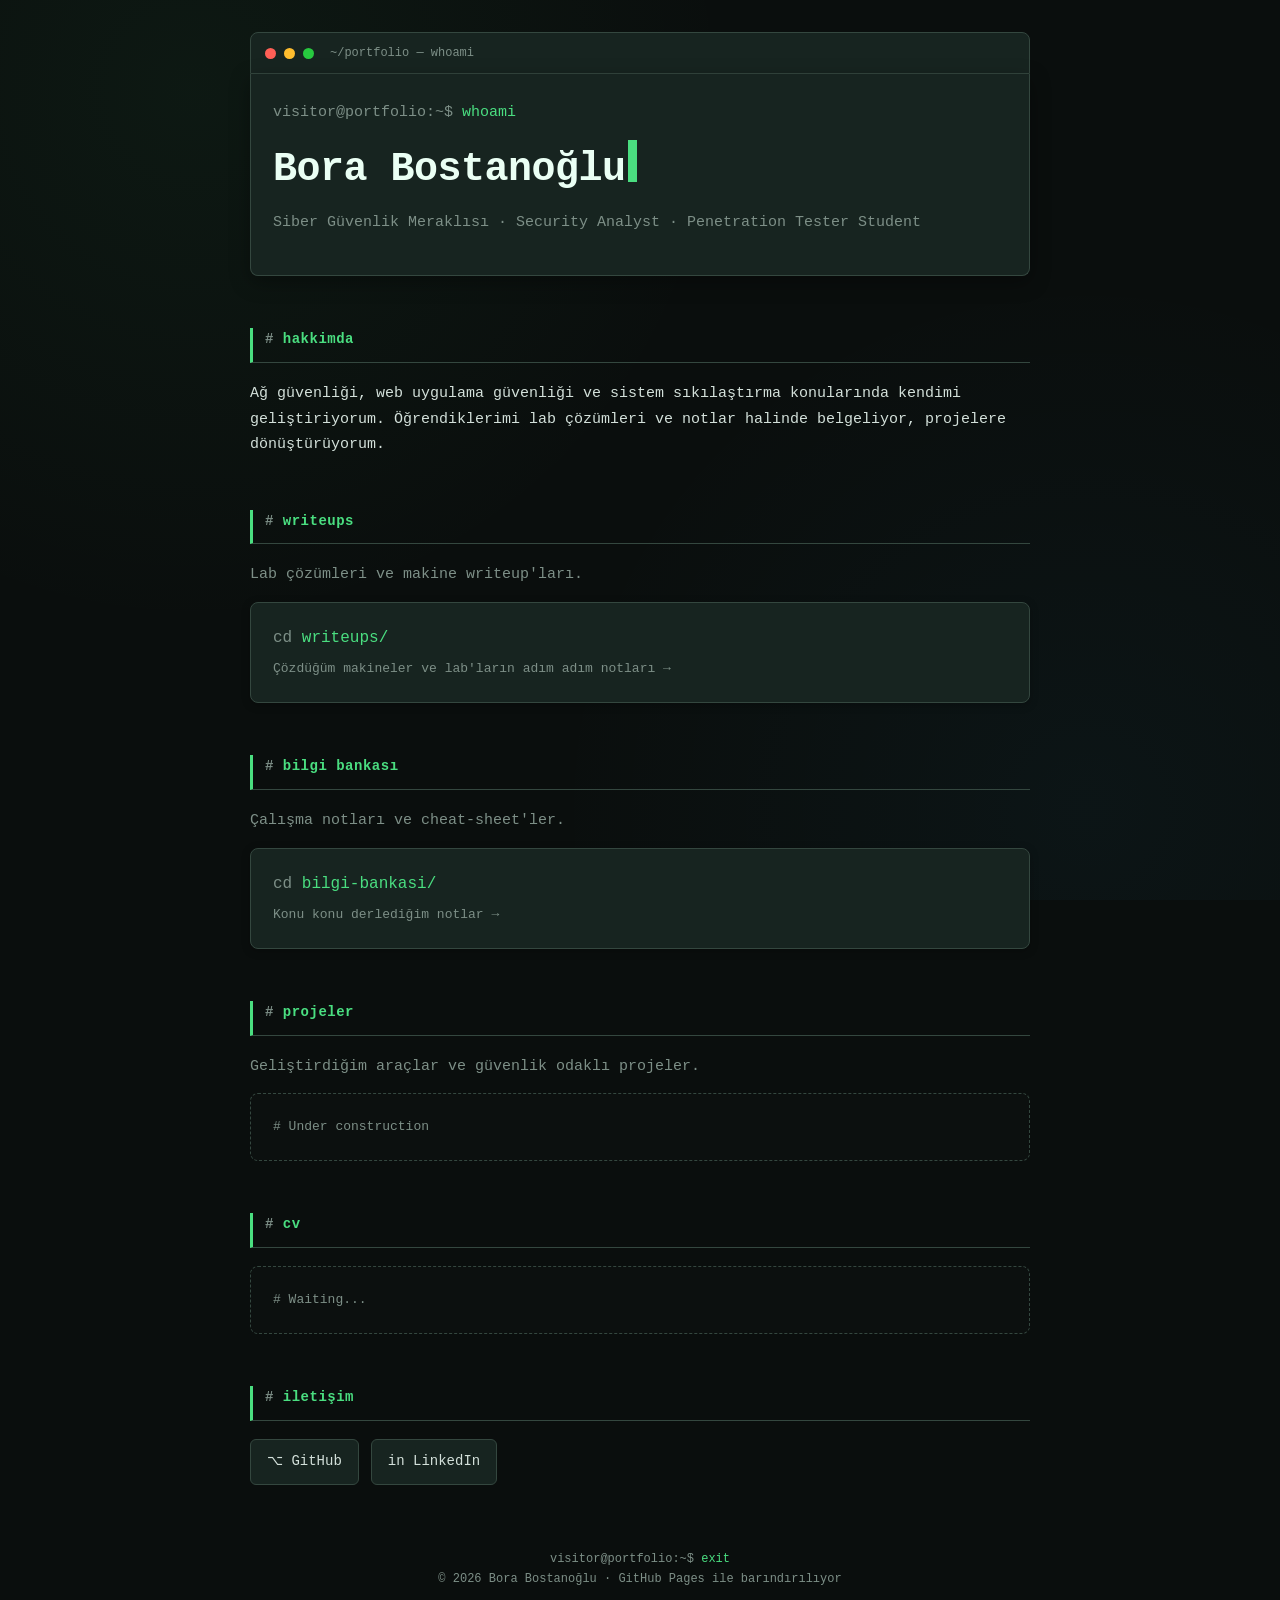
==== index.html @ 7eba73b0 "Add files via upload" ====
<!DOCTYPE html>
<html lang="tr">
<head>
<meta charset="UTF-8">
<meta name="viewport" content="width=device-width, initial-scale=1.0">
<!-- ▼▼▼ DÜZENLE: sekmede ve Google'da görünecek başlık ▼▼▼ -->
<title>Bora Bostanoğlu // güvenlik portföyü</title>
<meta name="description" content="Siber güvenlik notları, lab writeup'ları ve projeler.">
<link rel="stylesheet" href="style.css">
</head>

<body>
<div class="wrap">

  <!-- ÜST BÖLÜM — kim olduğun -->
  <div class="term-bar">
    <span class="dot r"></span><span class="dot y"></span><span class="dot g"></span>
    <span class="term-title">~/portfolio — whoami</span>
  </div>
  <div class="term-body">
    <div class="prompt">whoami</div>
    <!-- ▼▼▼ DÜZENLE: adın ve kısa tanımın ▼▼▼ -->
    <h1>Bora Bostanoğlu<span class="cursor"></span></h1>
    <p class="tagline">Siber Güvenlik Meraklısı · Security Analyst · Penetration Tester Student</p>
  </div>

  <!-- HAKKIMDA -->
  <section id="hakkimda">
    <h2>hakkimda</h2>
    <!-- ▼▼▼ DÜZENLE: kendini 2-3 cümleyle anlat ▼▼▼ -->
    <p>Ağ güvenliği, web uygulama güvenliği ve sistem sıkılaştırma konularında kendimi geliştiriyorum.
       Öğrendiklerimi lab çözümleri ve notlar halinde belgeliyor, projelere dönüştürüyorum.</p>
  </section>

  <!-- WRITEUPS -->
  <section id="writeups">
    <h2>writeups</h2>
    <p class="dim">Lab çözümleri ve makine writeup'ları.</p>
    <a class="dir-card" href="writeups/index.html">
      <span class="cmd">writeups/</span>
      <small>Çözdüğüm makineler ve lab'ların adım adım notları →</small>
    </a>
  </section>

  <!-- BİLGİ BANKASI -->
  <section id="notlar">
    <h2>bilgi bankası</h2>
    <p class="dim">Çalışma notları ve cheat-sheet'ler.</p>
    <a class="dir-card" href="notlar/index.html">
      <span class="cmd">bilgi-bankasi/</span>
      <small>Konu konu derlediğim notlar →</small>
    </a>
  </section>

  <!-- PROJELER -->
  <section id="projeler">
    <h2>projeler</h2>
    <p class="dim">Geliştirdiğim araçlar ve güvenlik odaklı projeler.</p>
    <div class="placeholder">
	# Under construction
	<!--
      <a class="card" href="https://github.com/kullanici-adin/proje-1" target="_blank" rel="noopener">
        <h3>Proje Adı 1 <span class="arrow">→</span></h3>
        <p>Projenin ne yaptığını bir cümleyle anlat.</p>
        <div class="tags"><span class="tag">python</span><span class="tag">automation</span></div>
      </a>
      <a class="card" href="https://github.com/kullanici-adin/proje-2" target="_blank" rel="noopener">
        <h3>Proje Adı 2 <span class="arrow">→</span></h3>
        <p>Kısa açıklama.</p>
        <div class="tags"><span class="tag">bash</span></div>
      </a> -->
    </div>
  </section>

  <!-- CV — şimdilik boş, ileride doldurulacak -->
  <section id="cv">
    <h2>cv</h2>
    <div class="placeholder">
      # Waiting...
    </div>
  </section>

  <!-- İLETİŞİM -->
  <section id="iletisim">
    <h2>iletişim</h2>
    <div class="links">
      <!-- ▼▼▼ DÜZENLE: kendi linklerin ▼▼▼ -->
      <a class="btn" href="https://github.com/Bantra-BB" target="_blank" rel="noopener">⌥ GitHub</a>
      <a class="btn" href="https://linkedin.com/in/bora-bostanoglu" target="_blank" rel="noopener">in LinkedIn</a>
    </div>
  </section>

  <footer>
    <span class="prompt">exit</span><br>
    © <span id="yil"></span> Bora Bostanoğlu · GitHub Pages ile barındırılıyor
  </footer>

</div>
<script>document.getElementById("yil").textContent = new Date().getFullYear();</script>
</body>
</html>
---- style.css ----
/* =========================================================
   ORTAK STİL  —  tüm sayfalar bu dosyayı kullanır.
   Renkleri buradan değiştirirsen üç sayfa birden değişir.
   ========================================================= */
:root{
  --bg:        #0a0e0d;   /* arka plan (neredeyse siyah) */
  --surface:   #172420;   /* kutu/panel arka planı (arka plandan daha ayrık) */
  --surface-2: #1d2e29;   /* hover / vurgulanan kutu */
  --line:      #34473f;   /* çizgiler, kenarlıklar (daha belirgin) */
  --text:      #d3e0da;   /* ana metin */
  --muted:     #7d8f87;   /* soluk/ikincil metin */
  --accent:    #4ade80;   /* vurgu: terminal yeşili */
  --accent-2:  #38bdf8;   /* ikincil vurgu: mavi (linkler) */
  --warn:      #fbbf24;   /* sarı: etiketler için */
  --mono: "SFMono-Regular", "JetBrains Mono", "Fira Code", Consolas, "Liberation Mono", Menlo, monospace;
}

*{ box-sizing:border-box; margin:0; padding:0; }
html{ scroll-behavior:smooth; }

body{
  background:var(--bg);
  color:var(--text);
  font-family:var(--mono);
  font-size:15px;
  line-height:1.7;
  background-image:
    radial-gradient(circle at 15% 10%, rgba(74,222,128,0.05), transparent 40%),
    radial-gradient(circle at 85% 90%, rgba(56,189,248,0.04), transparent 40%);
  background-attachment:fixed;
}
::selection{ background:var(--accent); color:var(--bg); }
a{ color:var(--accent-2); text-decoration:none; }
a:hover{ text-decoration:underline; }

.wrap{ max-width:820px; margin:0 auto; padding:32px 20px 80px; }

/* ---- üst navigasyon (alt sayfalarda "geri" için) ---- */
.topnav{
  display:flex; gap:18px; align-items:center;
  font-size:13px; color:var(--muted); margin-bottom:28px;
}
.topnav a{ color:var(--muted); }
.topnav a:hover{ color:var(--accent); text-decoration:none; }
.topnav .here{ color:var(--accent); }

/* ---- terminal penceresi başlığı ---- */
.term-bar{
  display:flex; align-items:center; gap:8px;
  padding:10px 14px; background:var(--surface);
  border:1px solid var(--line); border-radius:8px 8px 0 0;
}
.dot{ width:11px; height:11px; border-radius:50%; }
.dot.r{ background:#ff5f56; } .dot.y{ background:#ffbd2e; } .dot.g{ background:#27c93f; }
.term-title{ margin-left:8px; color:var(--muted); font-size:12px; }
.term-body{
  background:var(--surface); border:1px solid var(--line); border-top:none;
  border-radius:0 0 8px 8px; padding:26px 22px;
  box-shadow:0 6px 20px rgba(0,0,0,0.35);
}
.prompt{ color:var(--accent); }
.prompt::before{ content:"visitor@portfolio:~$ "; color:var(--muted); }

h1{
  font-size:clamp(26px, 5vw, 40px); font-weight:700; letter-spacing:-0.5px;
  margin:10px 0 6px; color:#eafff4;
}
.tagline{ color:var(--muted); font-size:15px; }
.cursor{ display:inline-block; width:9px; height:1.05em; background:var(--accent);
         vertical-align:-2px; margin-left:2px; animation:blink 1.1s steps(1) infinite; }
@keyframes blink{ 50%{ opacity:0; } }

/* ---- bölüm başlıkları ---- */
section{ margin-top:52px; }
h2{
  font-size:14px; font-weight:700; text-transform:lowercase; color:var(--accent);
  letter-spacing:0.5px; margin-bottom:18px; padding:0 0 10px 12px;
  border-bottom:1px solid var(--line); border-left:3px solid var(--accent);
}
h2::before{ content:"# "; color:var(--muted); }
p{ margin-bottom:14px; color:var(--text); }
p.dim{ color:var(--muted); }

/* ---- kart ızgarası ---- */
.grid{ display:grid; grid-template-columns:1fr 1fr; gap:14px; }
@media (max-width:620px){ .grid{ grid-template-columns:1fr; } }
.card{
  display:block; background:var(--surface); border:1px solid var(--line);
  border-radius:8px; padding:18px; color:var(--text);
  box-shadow:0 2px 8px rgba(0,0,0,0.25);
  transition:border-color .18s ease, transform .18s ease, background .18s ease;
}
.card:hover{ border-color:var(--accent); background:var(--surface-2); transform:translateY(-2px); text-decoration:none; }
.card h3{ font-size:15px; color:#eafff4; margin-bottom:6px; }
.card h3 .arrow{ color:var(--accent); }
.card p{ font-size:13px; color:var(--muted); margin-bottom:10px; }

/* büyük yön kartları (ana sayfadaki iç sayfa linkleri) */
.dir-card{
  display:flex; flex-direction:column; gap:6px;
  background:var(--surface); border:1px solid var(--line); border-radius:8px;
  padding:22px; color:var(--text);
  box-shadow:0 2px 8px rgba(0,0,0,0.25);
  transition:border-color .18s, transform .18s, background .18s;
}
.dir-card:hover{ border-color:var(--accent); background:var(--surface-2); transform:translateY(-2px); text-decoration:none; }
.dir-card .cmd{ color:var(--accent); font-size:16px; }
.dir-card .cmd::before{ content:"cd "; color:var(--muted); }
.dir-card small{ color:var(--muted); font-size:13px; }

.tags{ display:flex; flex-wrap:wrap; gap:6px; }
.tag{
  font-size:11px; padding:2px 8px; border-radius:4px;
  background:rgba(251,191,36,0.08); color:var(--warn); border:1px solid rgba(251,191,36,0.2);
}

/* ---- iletişim butonları ---- */
.links{ display:flex; flex-wrap:wrap; gap:12px; margin-top:6px; }
.btn{
  display:inline-flex; align-items:center; gap:8px; padding:10px 16px; border-radius:6px;
  background:var(--surface); border:1px solid var(--line); color:var(--text);
  font-size:14px; transition:border-color .18s, color .18s;
}
.btn:hover{ border-color:var(--accent-2); color:#eafff4; text-decoration:none; }

/* ---- boş / yer tutucu kutusu (CV için) ---- */
.placeholder{
  border:1px dashed var(--line); border-radius:8px; padding:22px;
  color:var(--muted); font-size:13px; background:rgba(255,255,255,0.01);
}

footer{ margin-top:64px; color:var(--muted); font-size:12px; text-align:center; }
@media (prefers-reduced-motion:reduce){ .cursor{ animation:none; } }

/* =========================================================
   MARKDOWN İÇERİĞİ  —  render edilen writeup/not gövdesi
   ========================================================= */
.markdown{ margin-top:32px; }
.markdown h1, .markdown h2, .markdown h3{
  color:#eafff4; border:none; text-transform:none; padding:0; margin:28px 0 12px;
}
.markdown h1{ font-size:24px; }
.markdown h2{ font-size:19px; color:var(--accent); }
.markdown h2::before{ content:""; }        /* markdown başlıklarında # işareti çıkmasın */
.markdown h3{ font-size:16px; }
.markdown p{ color:var(--text); margin:12px 0; }
.markdown a{ color:var(--accent-2); }
.markdown ul, .markdown ol{ margin:12px 0 12px 22px; color:var(--text); }
.markdown li{ margin:4px 0; }
.markdown strong{ color:#eafff4; }

/* satır içi kod */
.markdown code{
  background:#0c1512; border:1px solid var(--line); border-radius:4px;
  padding:1px 6px; font-size:13px; color:var(--warn);
}
/* kod bloğu */
.markdown pre{
  background:#0c1512; border:1px solid var(--line); border-left:3px solid var(--accent);
  border-radius:6px; padding:16px; overflow-x:auto; margin:16px 0;
}
.markdown pre code{
  background:none; border:none; padding:0; color:#c8e6d5; font-size:13px; line-height:1.6;
}
/* alıntı */
.markdown blockquote{
  border-left:3px solid var(--muted); padding:4px 16px; margin:16px 0;
  color:var(--muted); background:rgba(255,255,255,0.02);
}
/* tablo */
.markdown table{ border-collapse:collapse; margin:16px 0; width:100%; font-size:13px; }
.markdown th, .markdown td{ border:1px solid var(--line); padding:8px 12px; text-align:left; }
.markdown th{ background:var(--surface); color:var(--accent); }
/* yatay çizgi ve görsel */
.markdown hr{ border:none; border-top:1px solid var(--line); margin:24px 0; }
.markdown img{ max-width:100%; border-radius:6px; border:1px solid var(--line); }
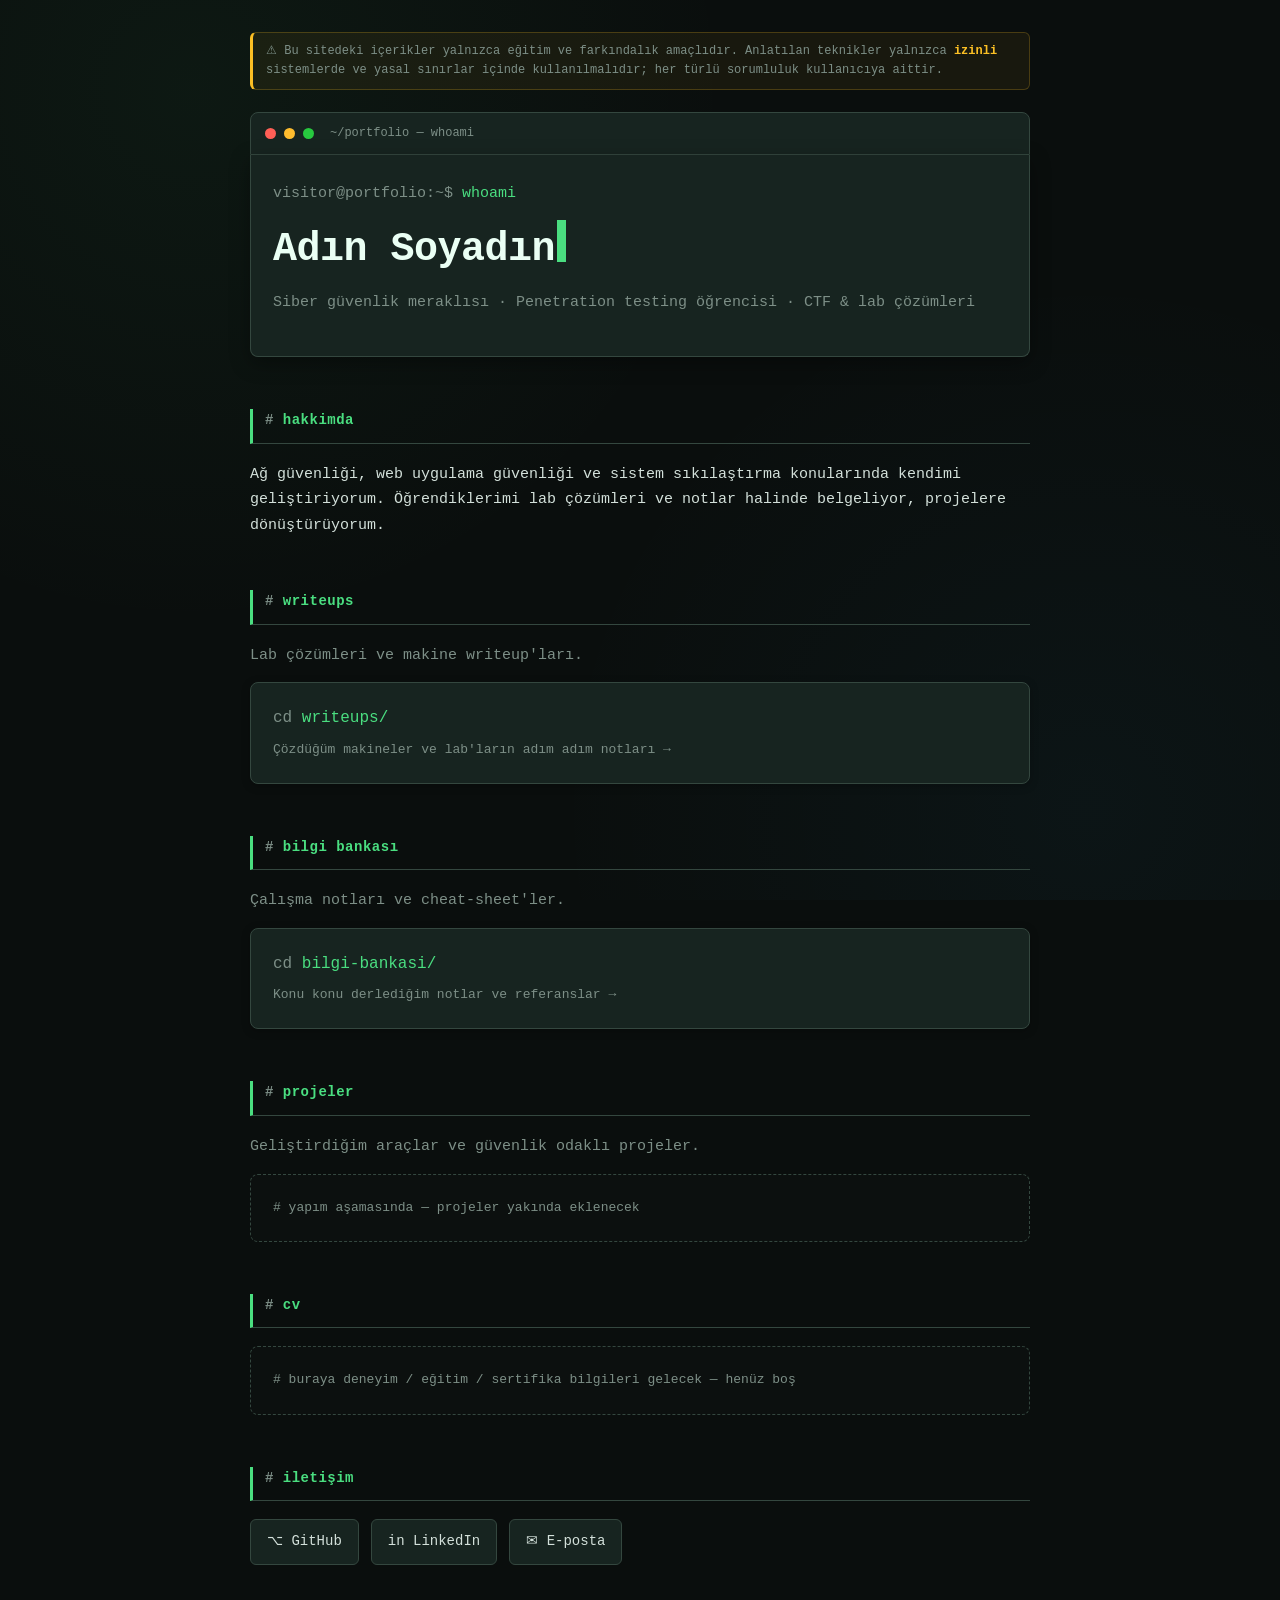
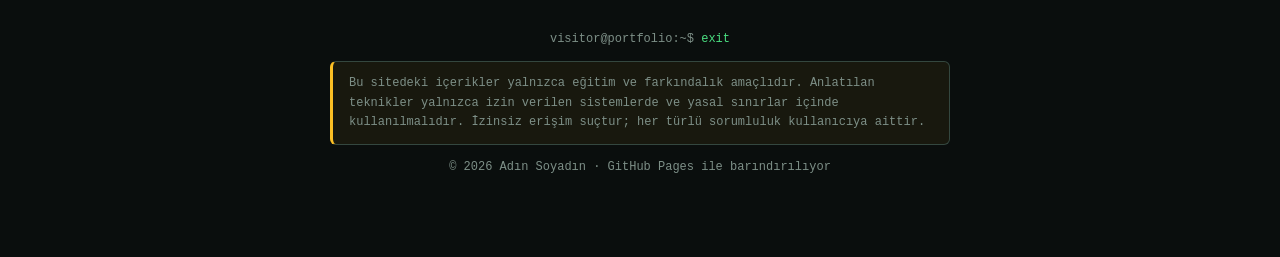
==== commit 429f2e04: "Add files via upload" ====
--- a/index.html
+++ b/index.html
@@ -4,7 +4,7 @@
 <meta charset="UTF-8">
 <meta name="viewport" content="width=device-width, initial-scale=1.0">
 <!-- ▼▼▼ DÜZENLE: sekmede ve Google'da görünecek başlık ▼▼▼ -->
-<title>Bora Bostanoğlu // güvenlik portföyü</title>
+<title>adin_soyadin // güvenlik portföyü</title>
 <meta name="description" content="Siber güvenlik notları, lab writeup'ları ve projeler.">
 <link rel="stylesheet" href="style.css">
 </head>
@@ -20,8 +20,8 @@
   <div class="term-body">
     <div class="prompt">whoami</div>
     <!-- ▼▼▼ DÜZENLE: adın ve kısa tanımın ▼▼▼ -->
-    <h1>Bora Bostanoğlu<span class="cursor"></span></h1>
-    <p class="tagline">Siber Güvenlik Meraklısı · Security Analyst · Penetration Tester Student</p>
+    <h1>Adın Soyadın<span class="cursor"></span></h1>
+    <p class="tagline">Siber güvenlik meraklısı · Penetration testing öğrencisi · CTF &amp; lab çözümleri</p>
   </div>
 
   <!-- HAKKIMDA -->
@@ -48,7 +48,7 @@
     <p class="dim">Çalışma notları ve cheat-sheet'ler.</p>
     <a class="dir-card" href="notlar/index.html">
       <span class="cmd">bilgi-bankasi/</span>
-      <small>Konu konu derlediğim notlar →</small>
+      <small>Konu konu derlediğim notlar ve referanslar →</small>
     </a>
   </section>
 
@@ -57,8 +57,8 @@
     <h2>projeler</h2>
     <p class="dim">Geliştirdiğim araçlar ve güvenlik odaklı projeler.</p>
     <div class="placeholder">
-	# Under construction
-	<!--
+      # yapım aşamasında — projeler yakında eklenecek
+      <!-- Hazır olduğunda: alttaki kartların yorumunu kaldır, placeholder'ı <div class="grid"> yap
       <a class="card" href="https://github.com/kullanici-adin/proje-1" target="_blank" rel="noopener">
         <h3>Proje Adı 1 <span class="arrow">→</span></h3>
         <p>Projenin ne yaptığını bir cümleyle anlat.</p>
@@ -76,7 +76,7 @@
   <section id="cv">
     <h2>cv</h2>
     <div class="placeholder">
-      # Waiting...
+      # buraya deneyim / eğitim / sertifika bilgileri gelecek — henüz boş
     </div>
   </section>
 
@@ -85,17 +85,24 @@
     <h2>iletişim</h2>
     <div class="links">
       <!-- ▼▼▼ DÜZENLE: kendi linklerin ▼▼▼ -->
-      <a class="btn" href="https://github.com/Bantra-BB" target="_blank" rel="noopener">⌥ GitHub</a>
-      <a class="btn" href="https://linkedin.com/in/bora-bostanoglu" target="_blank" rel="noopener">in LinkedIn</a>
+      <a class="btn" href="https://github.com/kullanici-adin" target="_blank" rel="noopener">⌥ GitHub</a>
+      <a class="btn" href="https://linkedin.com/in/kullanici-adin" target="_blank" rel="noopener">in LinkedIn</a>
+      <a class="btn" href="mailto:seninmailin@example.com">✉ E-posta</a>
     </div>
   </section>
 
   <footer>
     <span class="prompt">exit</span><br>
-    © <span id="yil"></span> Bora Bostanoğlu · GitHub Pages ile barındırılıyor
+    <span class="disclaimer">
+      Bu sitedeki içerikler yalnızca eğitim ve farkındalık amaçlıdır.
+      Anlatılan teknikler yalnızca izin verilen sistemlerde ve yasal sınırlar
+      içinde kullanılmalıdır. İzinsiz erişim suçtur; her türlü sorumluluk kullanıcıya aittir.
+    </span><br>
+    © <span id="yil"></span> Adın Soyadın · GitHub Pages ile barındırılıyor
   </footer>
 
 </div>
+<script src="assets/disclaimer.js"></script>
 <script>document.getElementById("yil").textContent = new Date().getFullYear();</script>
 </body>
 </html>
--- a/style.css
+++ b/style.css
@@ -35,6 +35,16 @@
 
 .wrap{ max-width:820px; margin:0 auto; padding:32px 20px 80px; }
 
+/* kısa yasal uyarı şeridi (disclaimer.js tarafından her sayfaya eklenir) */
+.disclaimer{
+  font-size:12px; line-height:1.6; color:var(--muted);
+  background:rgba(251,191,36,0.06);
+  border:1px solid rgba(251,191,36,0.22);
+  border-left:3px solid var(--warn);
+  border-radius:6px; padding:9px 13px; margin-bottom:22px;
+}
+.disclaimer strong{ color:var(--warn); }
+
 /* ---- üst navigasyon (alt sayfalarda "geri" için) ---- */
 .topnav{
   display:flex; gap:18px; align-items:center;
@@ -130,6 +140,12 @@
 }
 
 footer{ margin-top:64px; color:var(--muted); font-size:12px; text-align:center; }
+footer .disclaimer{
+  display:inline-block; max-width:620px; margin:12px auto;
+  padding:12px 16px; line-height:1.6;
+  border:1px solid var(--line); border-left:3px solid var(--warn);
+  border-radius:6px; color:var(--muted); text-align:left;
+}
 @media (prefers-reduced-motion:reduce){ .cursor{ animation:none; } }
 
 /* =========================================================
@@ -173,4 +189,56 @@
 .markdown th{ background:var(--surface); color:var(--accent); }
 /* yatay çizgi ve görsel */
 .markdown hr{ border:none; border-top:1px solid var(--line); margin:24px 0; }
-.markdown img{ max-width:100%; border-radius:6px; border:1px solid var(--line); }
+.markdown img{
+  max-width:100%;
+  height:auto !important;        /* sabit height="..." değerini ez, orantıyı koru */
+  width:auto;                    /* geniş görseller içerik genişliğine sığar */
+  display:block;
+  margin:16px auto;              /* ortala */
+  border-radius:6px;
+  border:1px solid var(--line);
+}
+
+/* =========================================================
+   KLASÖR AĞACI  —  bilgi bankası listesi
+   ========================================================= */
+.tree-folder{ margin:6px 0; }
+.tree-folder > summary{
+  cursor:pointer; list-style:none; padding:8px 12px;
+  background:var(--surface); border:1px solid var(--line); border-radius:6px;
+  color:var(--accent); font-weight:700; user-select:none;
+  transition:border-color .15s, background .15s;
+}
+.tree-folder > summary:hover{ border-color:var(--accent); background:var(--surface-2); }
+.tree-folder > summary::before{ content:"▸ "; color:var(--muted); }
+.tree-folder[open] > summary::before{ content:"▾ "; }
+.tree-folder > summary::-webkit-details-marker{ display:none; }   /* varsayılan oku gizle */
+.tree-inner{ margin:6px 0 6px 18px; border-left:1px solid var(--line); padding-left:12px; }
+.tree-file{
+  display:block; padding:7px 12px; margin:4px 0; border-radius:6px;
+  background:var(--surface); border:1px solid var(--line); color:var(--text);
+  transition:border-color .15s, background .15s, color .15s;
+}
+.tree-file::before{ content:"$ "; color:var(--muted); }
+.tree-file:hover{ border-color:var(--accent-2); background:var(--surface-2); color:#eafff4; text-decoration:none; }
+
+/* =========================================================
+   KOD BLOKLARI  —  ince kaydırma çubuğu + sözdizimi renkleri
+   ========================================================= */
+/* ince, temaya uygun kaydırma çubuğu (yatay uzun kod satırları için) */
+.markdown pre::-webkit-scrollbar{ height:8px; }
+.markdown pre::-webkit-scrollbar-track{ background:transparent; }
+.markdown pre::-webkit-scrollbar-thumb{ background:var(--line); border-radius:4px; }
+.markdown pre::-webkit-scrollbar-thumb:hover{ background:var(--muted); }
+.markdown pre{ scrollbar-width:thin; scrollbar-color:var(--line) transparent; } /* Firefox */
+
+/* highlight.js token renkleri — terminal paletine uyumlu */
+.hljs-keyword, .hljs-selector-tag, .hljs-built_in, .hljs-name{ color:#7dd3fc; }        /* mavi: SELECT, FROM, UNION */
+.hljs-string, .hljs-regexp, .hljs-symbol{ color:var(--warn); }                          /* sarı: 'metin' */
+.hljs-number, .hljs-literal, .hljs-boolean{ color:#f0abfc; }                            /* mor: sayılar */
+.hljs-comment, .hljs-quote{ color:var(--muted); font-style:italic; }                    /* soluk: -- yorum */
+.hljs-function, .hljs-title, .hljs-title.function_{ color:var(--accent); }              /* yeşil: fonksiyon adı */
+.hljs-variable, .hljs-attr, .hljs-property{ color:#c8e6d5; }
+.hljs-meta, .hljs-operator, .hljs-punctuation{ color:var(--muted); }
+.hljs-type, .hljs-class .hljs-title{ color:#5eead4; }
+.hljs-emphasis{ font-style:italic; } .hljs-strong{ font-weight:700; }
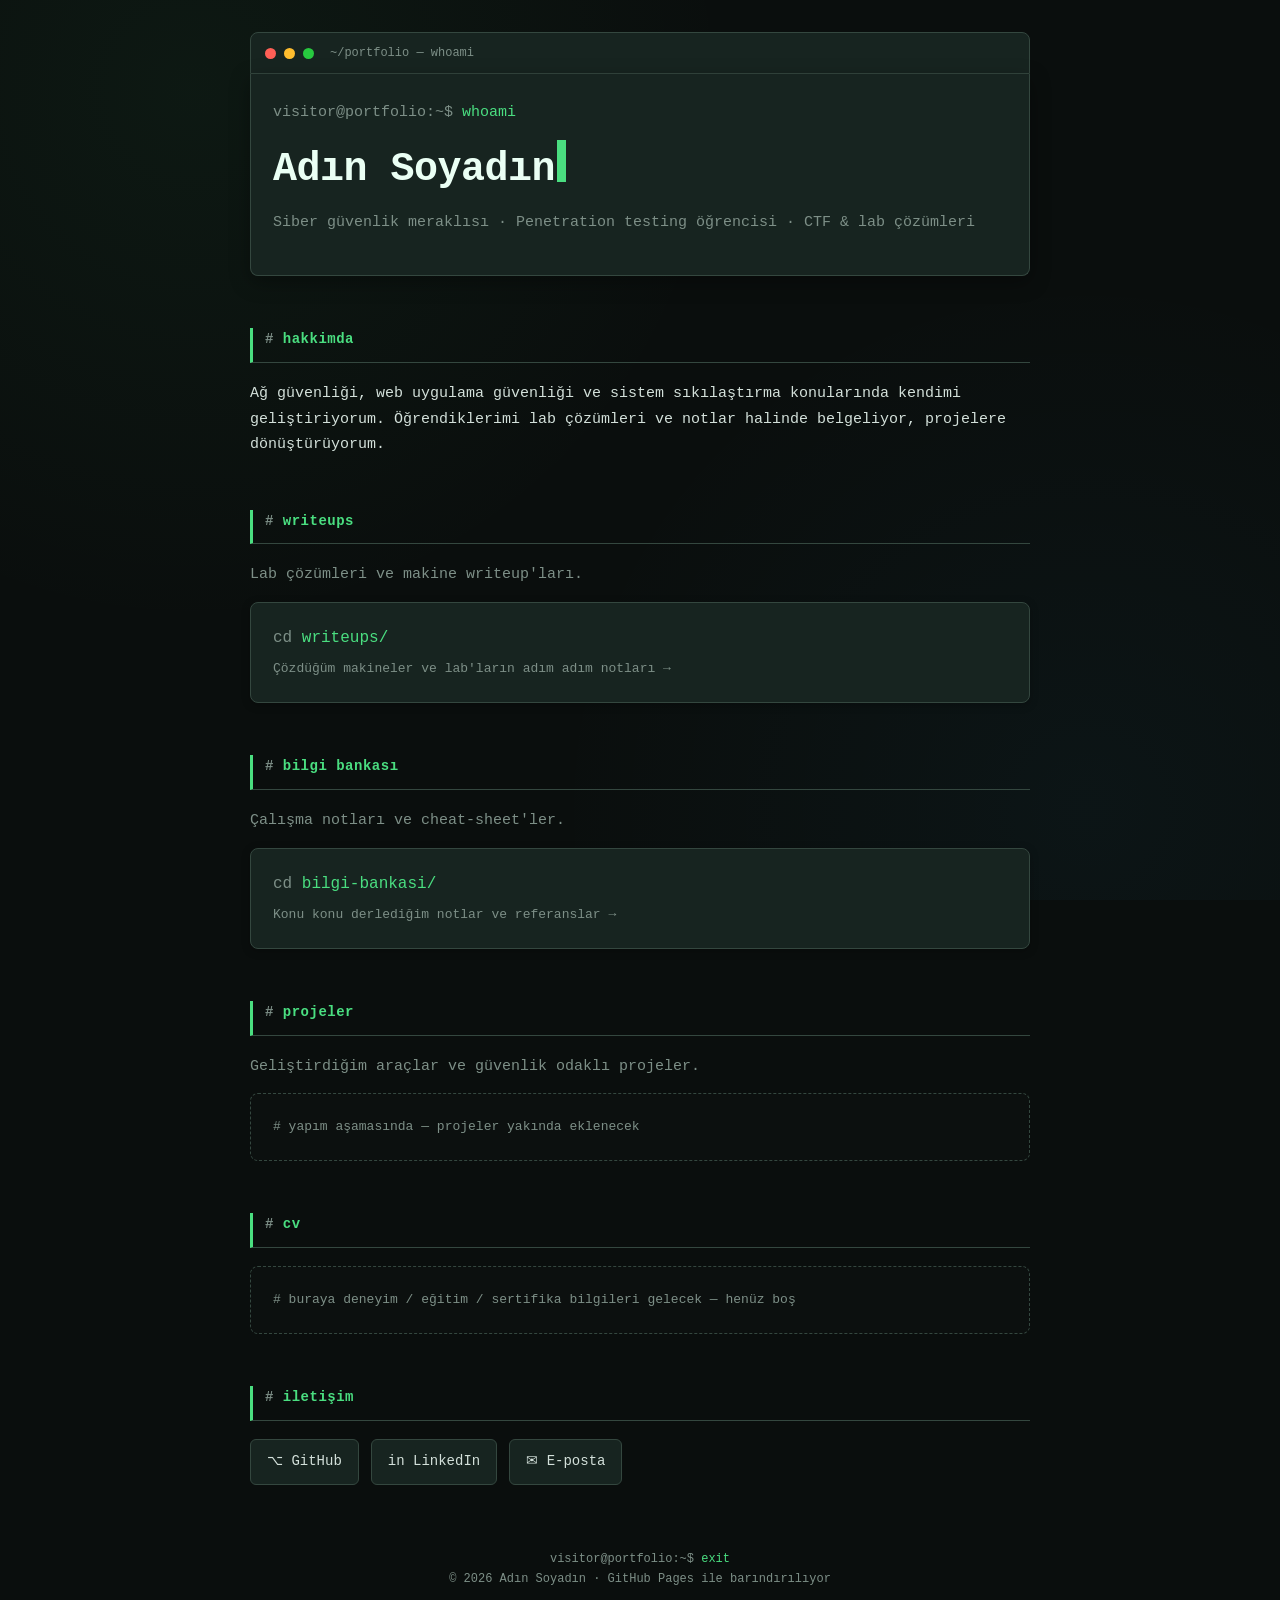
==== commit 8b70e5b2: "Add files via upload" ====
--- a/index.html
+++ b/index.html
@@ -93,16 +93,10 @@
 
   <footer>
     <span class="prompt">exit</span><br>
-    <span class="disclaimer">
-      Bu sitedeki içerikler yalnızca eğitim ve farkındalık amaçlıdır.
-      Anlatılan teknikler yalnızca izin verilen sistemlerde ve yasal sınırlar
-      içinde kullanılmalıdır. İzinsiz erişim suçtur; her türlü sorumluluk kullanıcıya aittir.
-    </span><br>
     © <span id="yil"></span> Adın Soyadın · GitHub Pages ile barındırılıyor
   </footer>
 
 </div>
-<script src="assets/disclaimer.js"></script>
 <script>document.getElementById("yil").textContent = new Date().getFullYear();</script>
 </body>
 </html>
--- a/style.css
+++ b/style.css
@@ -35,15 +35,13 @@
 
 .wrap{ max-width:820px; margin:0 auto; padding:32px 20px 80px; }
 
-/* kısa yasal uyarı şeridi (disclaimer.js tarafından her sayfaya eklenir) */
+/* kısa yasal uyarı — sayfanın altında sade, göze batmayan not */
 .disclaimer{
-  font-size:12px; line-height:1.6; color:var(--muted);
-  background:rgba(251,191,36,0.06);
-  border:1px solid rgba(251,191,36,0.22);
-  border-left:3px solid var(--warn);
-  border-radius:6px; padding:9px 13px; margin-bottom:22px;
-}
-.disclaimer strong{ color:var(--warn); }
+  font-size:11px; line-height:1.6; color:var(--muted);
+  text-align:center; max-width:640px;
+  margin:40px auto 0; padding-top:16px;
+  border-top:1px solid var(--line);
+}
 
 /* ---- üst navigasyon (alt sayfalarda "geri" için) ---- */
 .topnav{
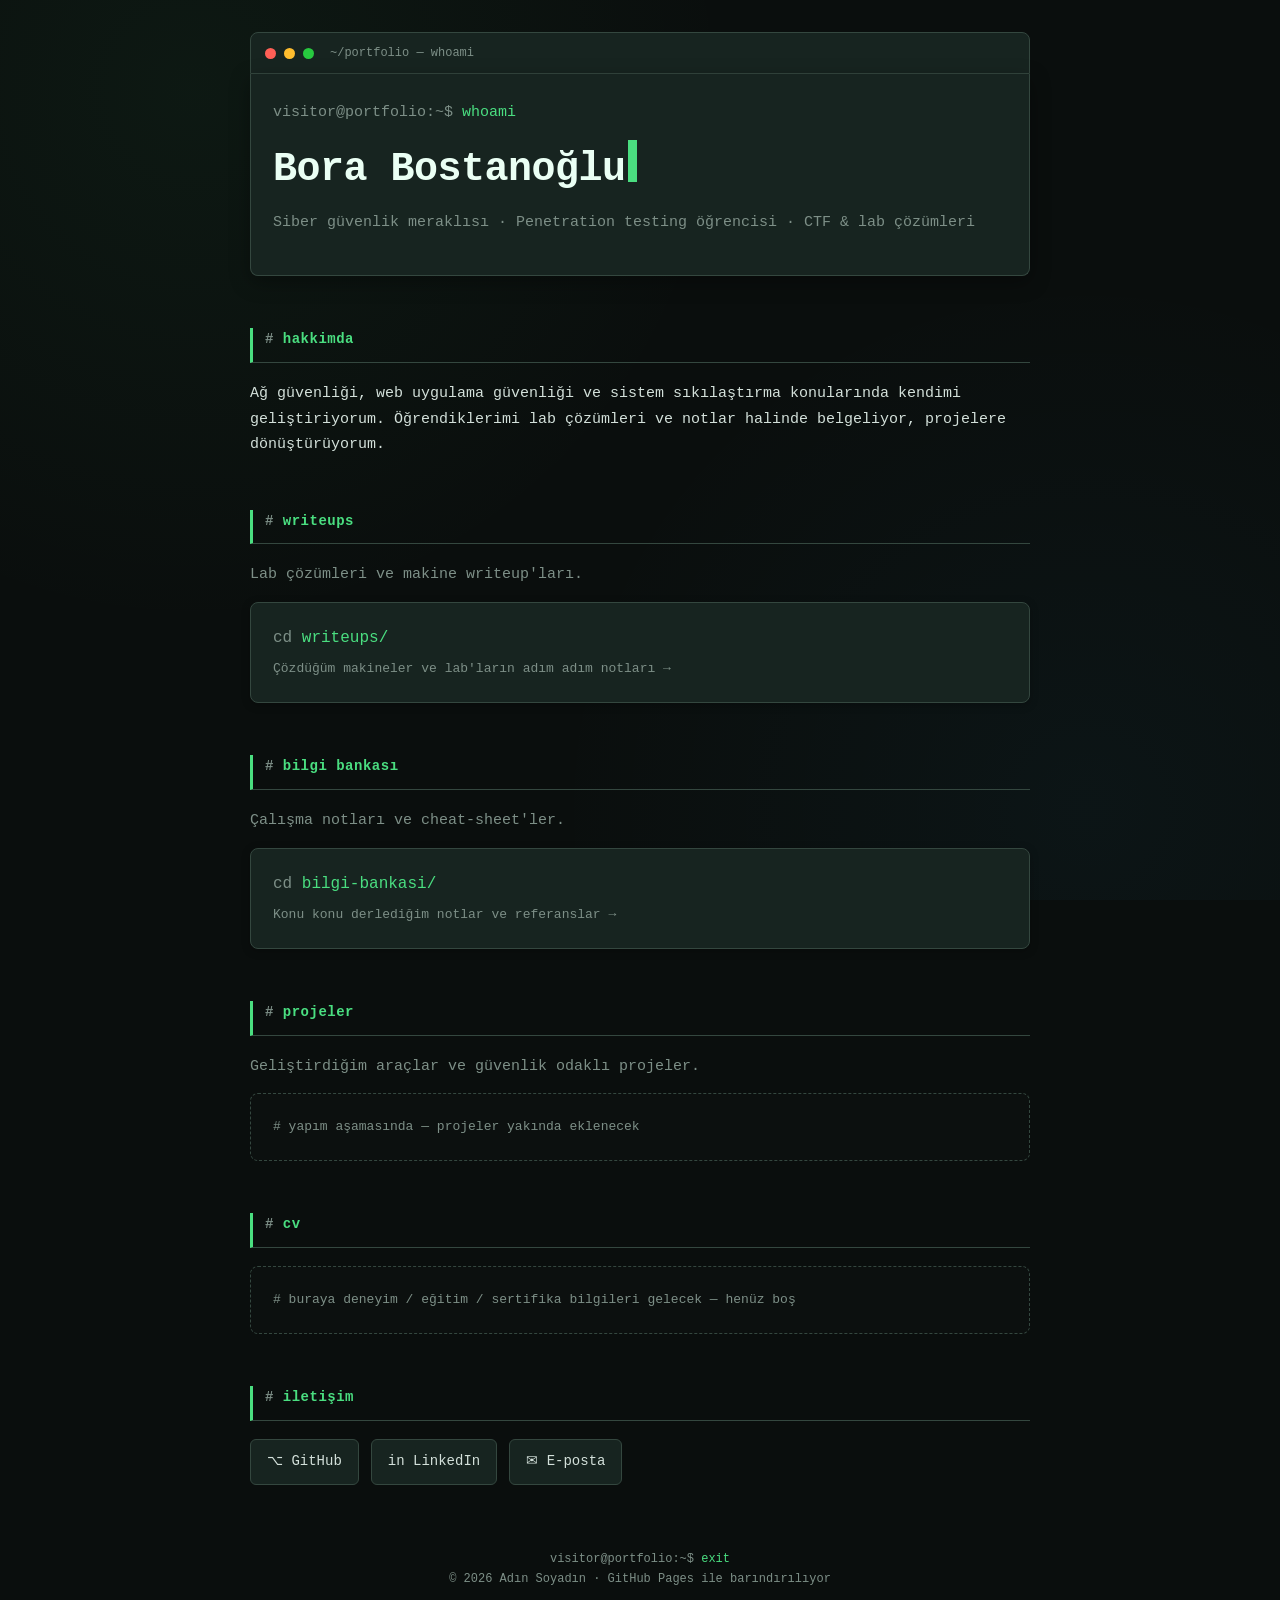
==== commit 0c5921c1: "Update index.html" ====
--- a/index.html
+++ b/index.html
@@ -19,8 +19,7 @@
   </div>
   <div class="term-body">
     <div class="prompt">whoami</div>
-    <!-- ▼▼▼ DÜZENLE: adın ve kısa tanımın ▼▼▼ -->
-    <h1>Adın Soyadın<span class="cursor"></span></h1>
+    <h1>Bora Bostanoğlu<span class="cursor"></span></h1>
     <p class="tagline">Siber güvenlik meraklısı · Penetration testing öğrencisi · CTF &amp; lab çözümleri</p>
   </div>
 
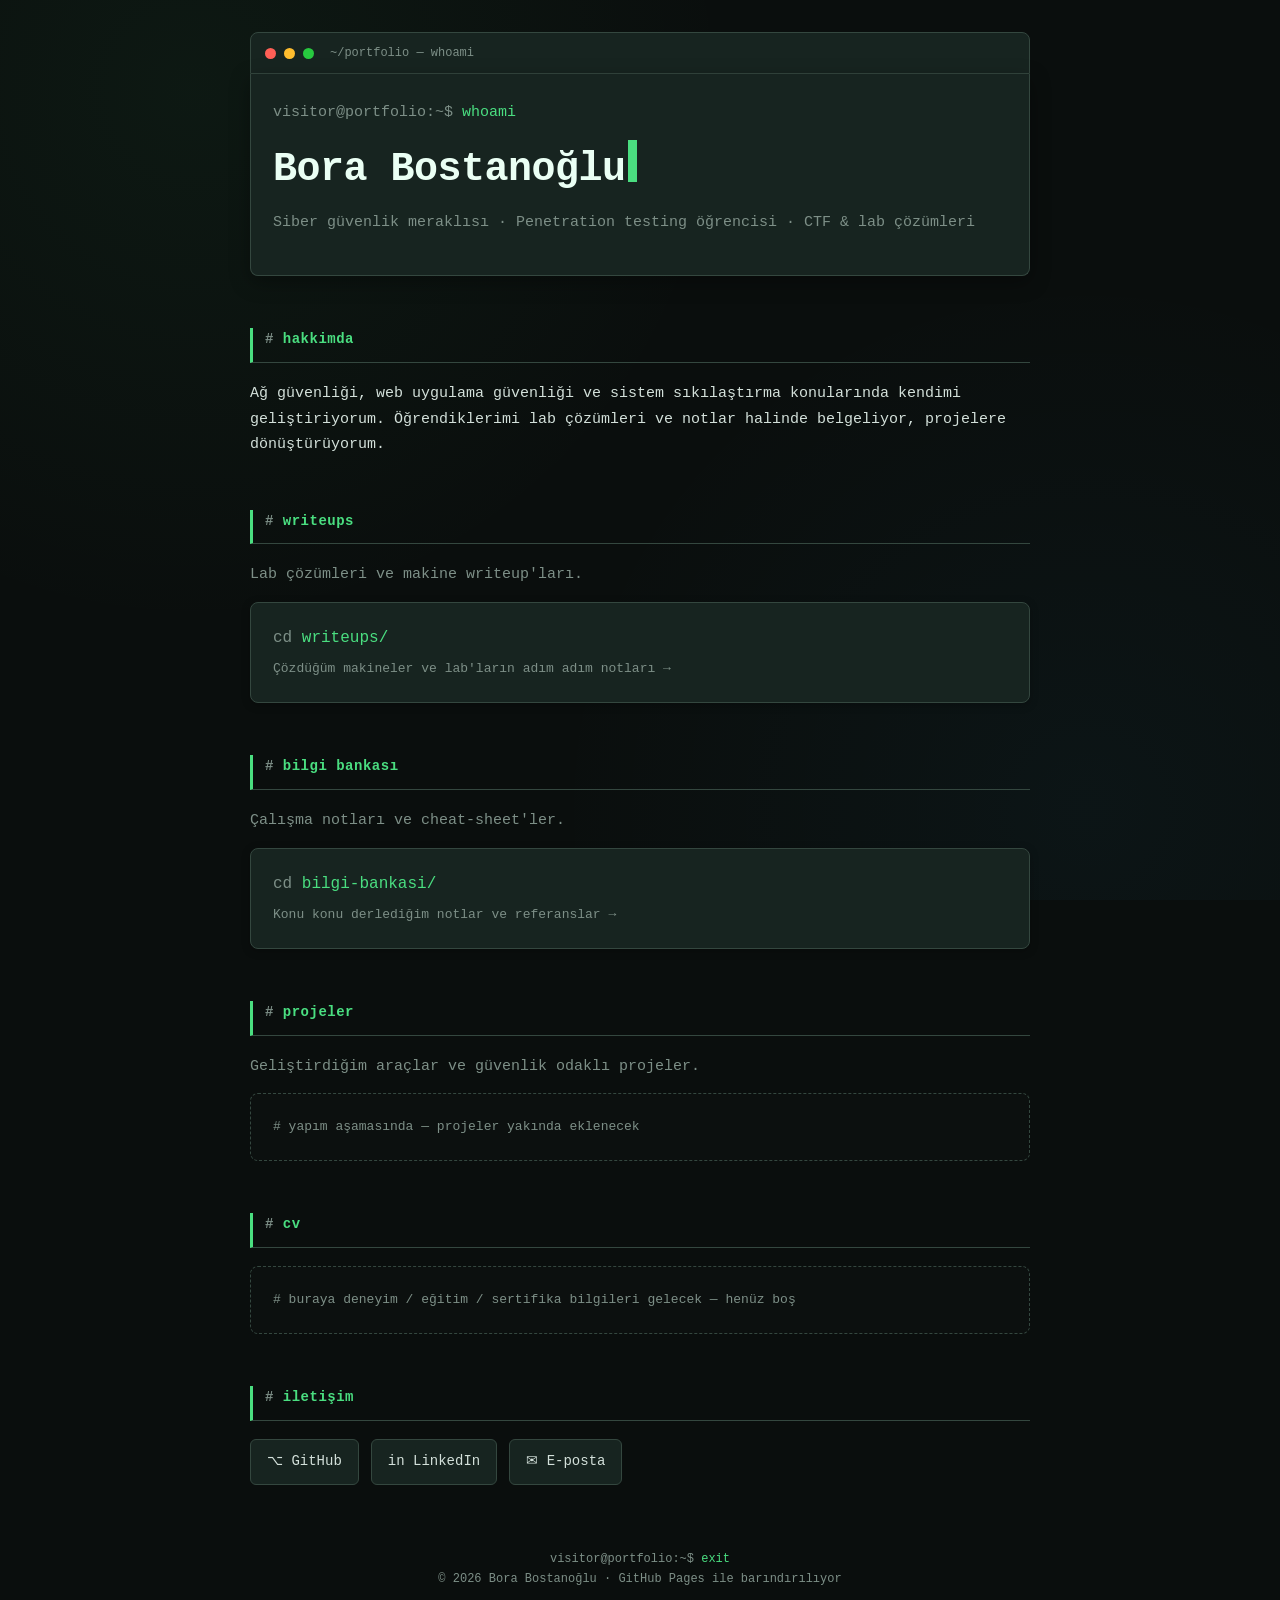
==== commit 2695d7d7: "Update index.html" ====
--- a/index.html
+++ b/index.html
@@ -4,7 +4,7 @@
 <meta charset="UTF-8">
 <meta name="viewport" content="width=device-width, initial-scale=1.0">
 <!-- ▼▼▼ DÜZENLE: sekmede ve Google'da görünecek başlık ▼▼▼ -->
-<title>adin_soyadin // güvenlik portföyü</title>
+<title>Bora_Bostanoglu // Güvenlik Portföyü</title>
 <meta name="description" content="Siber güvenlik notları, lab writeup'ları ve projeler.">
 <link rel="stylesheet" href="style.css">
 </head>
@@ -92,7 +92,7 @@
 
   <footer>
     <span class="prompt">exit</span><br>
-    © <span id="yil"></span> Adın Soyadın · GitHub Pages ile barındırılıyor
+    © <span id="yil"></span> Bora Bostanoğlu · GitHub Pages ile barındırılıyor
   </footer>
 
 </div>
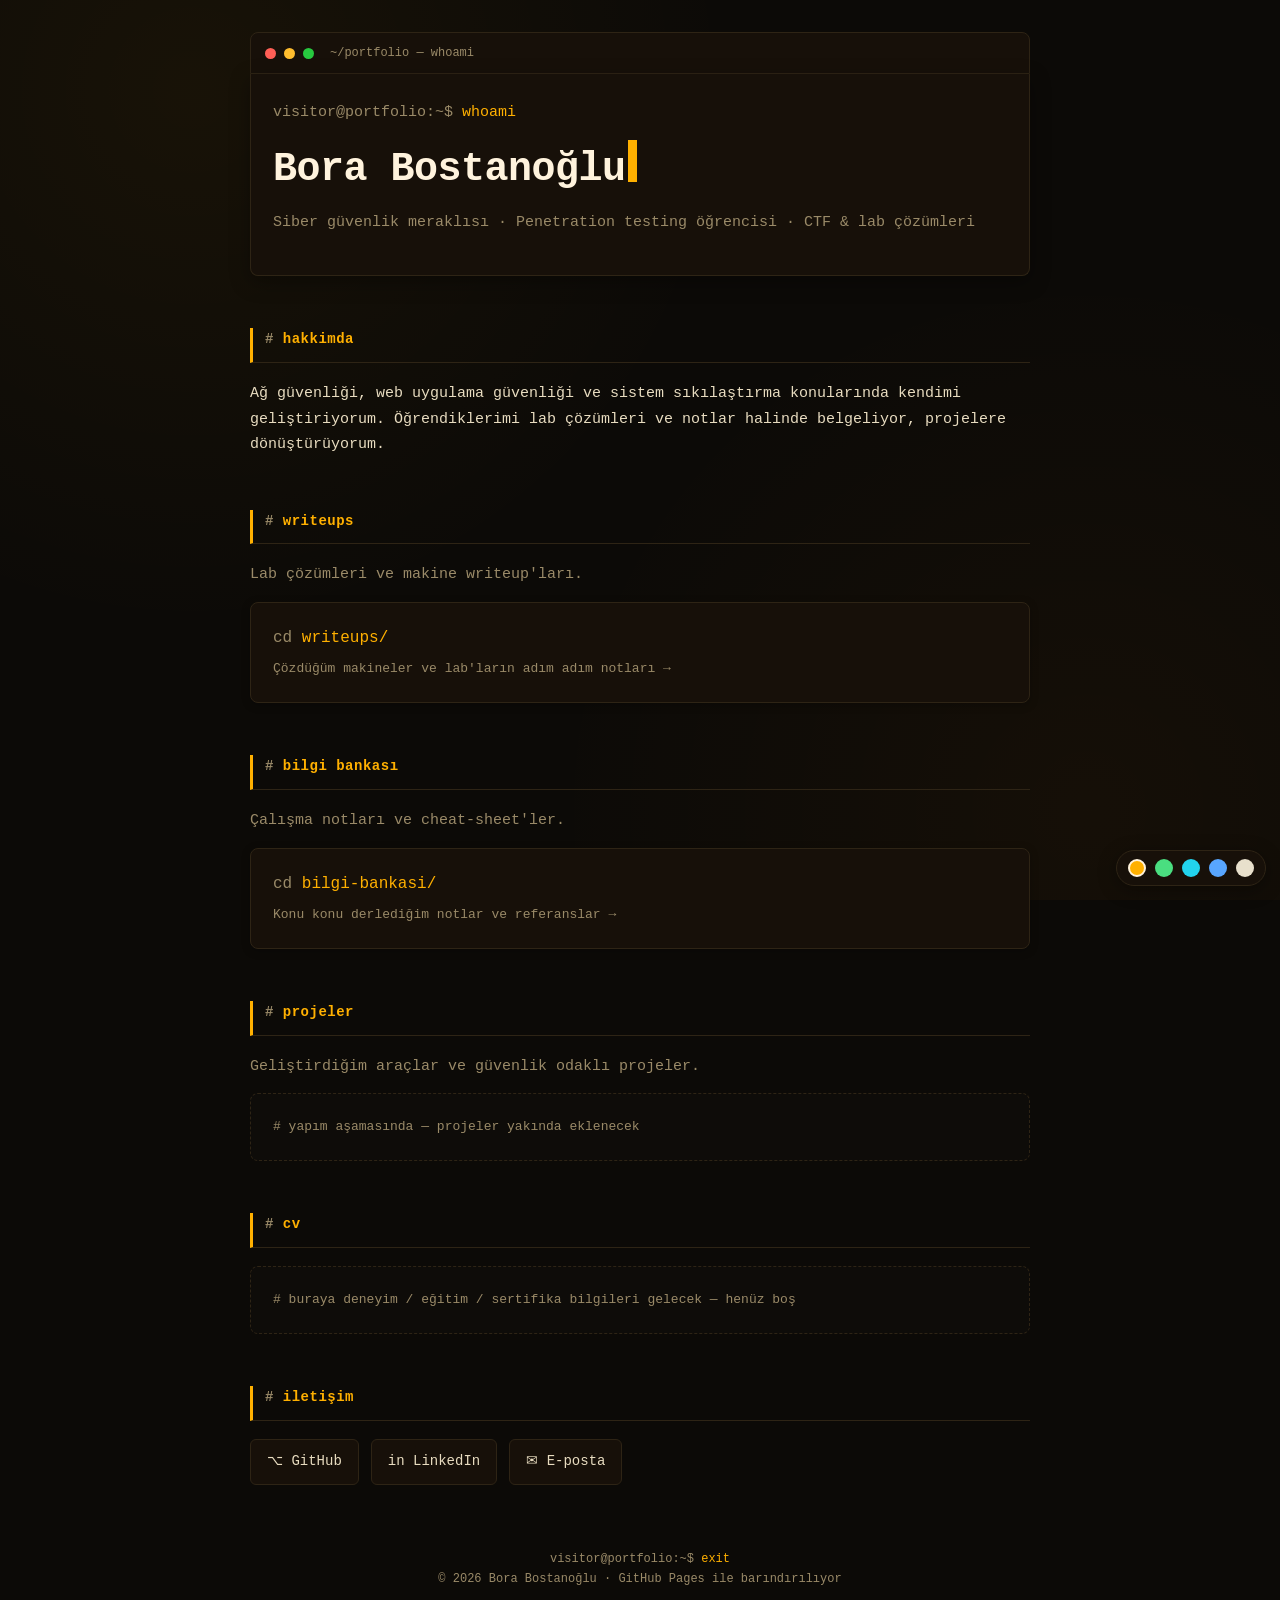
==== commit 7ba3353d: "5 temali tema degistirici + Layout C + Amber" ====
--- a/index.html
+++ b/index.html
@@ -7,6 +7,7 @@
 <title>Bora_Bostanoglu // Güvenlik Portföyü</title>
 <meta name="description" content="Siber güvenlik notları, lab writeup'ları ve projeler.">
 <link rel="stylesheet" href="style.css">
+<script src="assets/theme.js"></script>
 </head>
 
 <body>
--- a/style.css
+++ b/style.css
@@ -1,17 +1,23 @@
 /* =========================================================
    ORTAK STİL  —  tüm sayfalar bu dosyayı kullanır.
-   Renkleri buradan değiştirirsen üç sayfa birden değişir.
+   Tema: Amber CRT (turuncu/amber retro terminal)
+   Renkleri :root'tan değiştirirsen tüm site değişir.
    ========================================================= */
 :root{
-  --bg:        #0a0e0d;   /* arka plan (neredeyse siyah) */
-  --surface:   #172420;   /* kutu/panel arka planı (arka plandan daha ayrık) */
-  --surface-2: #1d2e29;   /* hover / vurgulanan kutu */
-  --line:      #34473f;   /* çizgiler, kenarlıklar (daha belirgin) */
-  --text:      #d3e0da;   /* ana metin */
-  --muted:     #7d8f87;   /* soluk/ikincil metin */
-  --accent:    #4ade80;   /* vurgu: terminal yeşili */
-  --accent-2:  #38bdf8;   /* ikincil vurgu: mavi (linkler) */
-  --warn:      #fbbf24;   /* sarı: etiketler için */
+  --bg:        #0c0a07;   /* arka plan (sıcak siyah) */
+  --surface:   #171009;   /* kutu/panel arka planı */
+  --surface-2: #20160b;   /* hover / vurgulanan kutu */
+  --line:      #2e2415;   /* çizgiler, kenarlıklar */
+  --text:      #e8dcc0;   /* ana metin (sıcak açık) */
+  --muted:     #9a8a68;   /* soluk/ikincil metin */
+  --accent:    #ffb000;   /* vurgu: amber */
+  --accent-2:  #ff8c1a;   /* ikincil vurgu: turuncu (linkler) */
+  --warn:      #ffcf70;   /* açık amber: etiket */
+  --hi:        #fff3dd;   /* başlıklar için sıcak beyaz */
+  /* kod blokları TÜM temalarda koyu kalır (okunurluk için) */
+  --code-bg:   #15130d;
+  --code-text: #e8e2d2;
+  --code-inline:#ffcf70;
   --mono: "SFMono-Regular", "JetBrains Mono", "Fira Code", Consolas, "Liberation Mono", Menlo, monospace;
 }
 
@@ -25,8 +31,8 @@
   font-size:15px;
   line-height:1.7;
   background-image:
-    radial-gradient(circle at 15% 10%, rgba(74,222,128,0.05), transparent 40%),
-    radial-gradient(circle at 85% 90%, rgba(56,189,248,0.04), transparent 40%);
+    radial-gradient(circle at 15% 10%, rgba(255,176,0,0.05), transparent 40%),
+    radial-gradient(circle at 85% 90%, rgba(255,140,0,0.04), transparent 40%);
   background-attachment:fixed;
 }
 ::selection{ background:var(--accent); color:var(--bg); }
@@ -71,7 +77,7 @@
 
 h1{
   font-size:clamp(26px, 5vw, 40px); font-weight:700; letter-spacing:-0.5px;
-  margin:10px 0 6px; color:#eafff4;
+  margin:10px 0 6px; color:var(--hi);
 }
 .tagline{ color:var(--muted); font-size:15px; }
 .cursor{ display:inline-block; width:9px; height:1.05em; background:var(--accent);
@@ -99,7 +105,7 @@
   transition:border-color .18s ease, transform .18s ease, background .18s ease;
 }
 .card:hover{ border-color:var(--accent); background:var(--surface-2); transform:translateY(-2px); text-decoration:none; }
-.card h3{ font-size:15px; color:#eafff4; margin-bottom:6px; }
+.card h3{ font-size:15px; color:var(--hi); margin-bottom:6px; }
 .card h3 .arrow{ color:var(--accent); }
 .card p{ font-size:13px; color:var(--muted); margin-bottom:10px; }
 
@@ -119,7 +125,7 @@
 .tags{ display:flex; flex-wrap:wrap; gap:6px; }
 .tag{
   font-size:11px; padding:2px 8px; border-radius:4px;
-  background:rgba(251,191,36,0.08); color:var(--warn); border:1px solid rgba(251,191,36,0.2);
+  background:rgba(255,176,0,0.10); color:var(--warn); border:1px solid rgba(255,176,0,0.25);
 }
 
 /* ---- iletişim butonları ---- */
@@ -129,7 +135,7 @@
   background:var(--surface); border:1px solid var(--line); color:var(--text);
   font-size:14px; transition:border-color .18s, color .18s;
 }
-.btn:hover{ border-color:var(--accent-2); color:#eafff4; text-decoration:none; }
+.btn:hover{ border-color:var(--accent-2); color:var(--hi); text-decoration:none; }
 
 /* ---- boş / yer tutucu kutusu (CV için) ---- */
 .placeholder{
@@ -151,8 +157,9 @@
    ========================================================= */
 .markdown{ margin-top:32px; }
 .markdown h1, .markdown h2, .markdown h3{
-  color:#eafff4; border:none; text-transform:none; padding:0; margin:28px 0 12px;
-}
+  color:var(--hi); border:none; text-transform:none; padding:0; margin:28px 0 12px;
+}
+.markdown h2, .markdown h3{ scroll-margin-top:24px; }  /* içindekiler tıklamasında üstte boşluk */
 .markdown h1{ font-size:24px; }
 .markdown h2{ font-size:19px; color:var(--accent); }
 .markdown h2::before{ content:""; }        /* markdown başlıklarında # işareti çıkmasın */
@@ -161,20 +168,20 @@
 .markdown a{ color:var(--accent-2); }
 .markdown ul, .markdown ol{ margin:12px 0 12px 22px; color:var(--text); }
 .markdown li{ margin:4px 0; }
-.markdown strong{ color:#eafff4; }
+.markdown strong{ color:var(--hi); }
 
 /* satır içi kod */
 .markdown code{
-  background:#0c1512; border:1px solid var(--line); border-radius:4px;
-  padding:1px 6px; font-size:13px; color:var(--warn);
+  background:var(--code-bg); border:1px solid var(--line); border-radius:4px;
+  padding:1px 6px; font-size:13px; color:var(--code-inline);
 }
 /* kod bloğu */
 .markdown pre{
-  background:#0c1512; border:1px solid var(--line); border-left:3px solid var(--accent);
+  background:var(--code-bg); border:1px solid var(--line); border-left:3px solid var(--accent);
   border-radius:6px; padding:16px; overflow-x:auto; margin:16px 0;
 }
 .markdown pre code{
-  background:none; border:none; padding:0; color:#c8e6d5; font-size:13px; line-height:1.6;
+  background:none; border:none; padding:0; color:var(--code-text); font-size:13px; line-height:1.6;
 }
 /* alıntı */
 .markdown blockquote{
@@ -189,16 +196,16 @@
 .markdown hr{ border:none; border-top:1px solid var(--line); margin:24px 0; }
 .markdown img{
   max-width:100%;
-  height:auto !important;        /* sabit height="..." değerini ez, orantıyı koru */
-  width:auto;                    /* geniş görseller içerik genişliğine sığar */
+  height:auto !important;
+  width:auto;
   display:block;
-  margin:16px auto;              /* ortala */
+  margin:16px auto;
   border-radius:6px;
   border:1px solid var(--line);
 }
 
 /* =========================================================
-   KLASÖR AĞACI  —  bilgi bankası listesi
+   KLASÖR AĞACI  —  liste sayfasındaki ana ağaç (#agac)
    ========================================================= */
 .tree-folder{ margin:6px 0; }
 .tree-folder > summary{
@@ -210,7 +217,7 @@
 .tree-folder > summary:hover{ border-color:var(--accent); background:var(--surface-2); }
 .tree-folder > summary::before{ content:"▸ "; color:var(--muted); }
 .tree-folder[open] > summary::before{ content:"▾ "; }
-.tree-folder > summary::-webkit-details-marker{ display:none; }   /* varsayılan oku gizle */
+.tree-folder > summary::-webkit-details-marker{ display:none; }
 .tree-inner{ margin:6px 0 6px 18px; border-left:1px solid var(--line); padding-left:12px; }
 .tree-file{
   display:block; padding:7px 12px; margin:4px 0; border-radius:6px;
@@ -218,25 +225,175 @@
   transition:border-color .15s, background .15s, color .15s;
 }
 .tree-file::before{ content:"$ "; color:var(--muted); }
-.tree-file:hover{ border-color:var(--accent-2); background:var(--surface-2); color:#eafff4; text-decoration:none; }
+.tree-file:hover{ border-color:var(--accent-2); background:var(--surface-2); color:var(--hi); text-decoration:none; }
+
+/* =========================================================
+   LAYOUT C — sol menü + içerik + sağ içindekiler
+   ========================================================= */
+.doc-layout{
+  display:grid;
+  grid-template-columns:260px minmax(0,1fr);
+  gap:0; max-width:1500px; margin:0 auto; align-items:start;
+}
+.doc-layout.has-toc{ grid-template-columns:260px minmax(0,1fr) 230px; }
+
+.doc-main{ max-width:none !important; margin:0 !important; padding:36px 46px 90px !important; min-width:0; }
+
+/* --- SOL MENÜ --- */
+.doc-side{
+  position:sticky; top:0; align-self:start; height:100vh; overflow:auto;
+  border-right:1px solid var(--line); padding:24px 14px;
+  background:linear-gradient(180deg, rgba(255,176,0,0.02), transparent 30%);
+}
+.doc-brand{ font-size:16px; font-weight:700; letter-spacing:.5px; }
+.doc-brand a{ color:var(--accent); }
+.doc-brand a::before{ content:"> "; }
+.doc-brand a:hover{ text-decoration:none; }
+.doc-brand-sub{ color:var(--muted); font-size:11px; margin:2px 0 20px; }
+.doc-brand-sub a{ color:var(--muted); }
+.doc-brand-sub a:hover{ color:var(--accent); text-decoration:none; }
+
+.nav-f{ margin:1px 0; }
+.nav-f > summary{
+  cursor:pointer; list-style:none; user-select:none;
+  padding:5px 8px; border-radius:5px; font-weight:700; font-size:13px;
+  color:var(--text);
+}
+.nav-f > summary::-webkit-details-marker{ display:none; }
+.nav-f > summary::before{ content:"▸"; color:var(--muted); display:inline-block; width:14px; }
+.nav-f[open] > summary::before{ content:"▾"; }
+.nav-f > summary:hover{ background:var(--surface); color:var(--text); }
+.nav-sub{ margin-left:9px; border-left:1px solid var(--line); padding-left:7px; }
+
+.nav-i{
+  display:block; padding:4px 8px; margin:1px 0; font-size:13px;
+  color:var(--muted); border-left:2px solid transparent; border-radius:0 5px 5px 0;
+  white-space:nowrap; overflow:hidden; text-overflow:ellipsis;
+}
+.nav-i:hover{ color:var(--text); background:var(--surface); text-decoration:none; }
+.nav-i.active{
+  color:var(--accent); border-left-color:var(--accent);
+  background:rgba(255,176,0,0.07); font-weight:700;
+}
+
+/* --- SAĞ İÇİNDEKİLER --- */
+.doc-toc{
+  position:sticky; top:0; align-self:start; height:100vh; overflow:auto;
+  border-left:1px solid var(--line); padding:38px 16px;
+}
+.toc-title{ color:var(--muted); font-size:11px; text-transform:uppercase; letter-spacing:1px; margin-bottom:12px; }
+.toc-link{
+  display:block; padding:4px 10px; margin:1px 0; font-size:12.5px;
+  color:var(--muted); border-left:2px solid transparent;
+}
+.toc-link:hover{ color:var(--text); text-decoration:none; }
+.toc-link.lvl3{ padding-left:22px; font-size:12px; }
+.toc-link.active{ color:var(--accent); border-left-color:var(--accent); }
+
+/* --- mobil menü düğmesi --- */
+.nav-toggle{
+  display:none; position:fixed; top:10px; left:10px; z-index:60;
+  width:40px; height:40px; border-radius:8px; cursor:pointer;
+  background:var(--surface); color:var(--accent); border:1px solid var(--line);
+  font-size:18px; align-items:center; justify-content:center;
+}
+
+/* --- responsive --- */
+@media (max-width:1100px){
+  .doc-layout, .doc-layout.has-toc{ grid-template-columns:1fr; }
+  .doc-toc{ display:none; }
+  .doc-side{
+    position:fixed; left:0; top:0; width:280px; z-index:50;
+    padding-top:58px;   /* menü düğmesi marka yazısının üstüne binmesin */
+    background:var(--bg); transform:translateX(-100%); transition:transform .2s ease;
+    box-shadow:0 0 40px rgba(0,0,0,0.6);
+  }
+  .doc-layout.nav-open .doc-side{ transform:none; }
+  .doc-main{ padding:58px 18px 70px !important; }
+  .nav-toggle{ display:inline-flex; }
+}
 
 /* =========================================================
    KOD BLOKLARI  —  ince kaydırma çubuğu + sözdizimi renkleri
    ========================================================= */
-/* ince, temaya uygun kaydırma çubuğu (yatay uzun kod satırları için) */
 .markdown pre::-webkit-scrollbar{ height:8px; }
 .markdown pre::-webkit-scrollbar-track{ background:transparent; }
 .markdown pre::-webkit-scrollbar-thumb{ background:var(--line); border-radius:4px; }
 .markdown pre::-webkit-scrollbar-thumb:hover{ background:var(--muted); }
-.markdown pre{ scrollbar-width:thin; scrollbar-color:var(--line) transparent; } /* Firefox */
-
-/* highlight.js token renkleri — terminal paletine uyumlu */
-.hljs-keyword, .hljs-selector-tag, .hljs-built_in, .hljs-name{ color:#7dd3fc; }        /* mavi: SELECT, FROM, UNION */
-.hljs-string, .hljs-regexp, .hljs-symbol{ color:var(--warn); }                          /* sarı: 'metin' */
-.hljs-number, .hljs-literal, .hljs-boolean{ color:#f0abfc; }                            /* mor: sayılar */
-.hljs-comment, .hljs-quote{ color:var(--muted); font-style:italic; }                    /* soluk: -- yorum */
-.hljs-function, .hljs-title, .hljs-title.function_{ color:var(--accent); }              /* yeşil: fonksiyon adı */
-.hljs-variable, .hljs-attr, .hljs-property{ color:#c8e6d5; }
+.markdown pre{ scrollbar-width:thin; scrollbar-color:var(--line) transparent; }
+
+/* highlight.js token renkleri — amber paletine uyumlu */
+.hljs-keyword, .hljs-selector-tag, .hljs-built_in, .hljs-name{ color:#ffd27a; }
+.hljs-string, .hljs-regexp, .hljs-symbol{ color:#ff9e5a; }
+.hljs-number, .hljs-literal, .hljs-boolean{ color:#ffc06b; }
+.hljs-comment, .hljs-quote{ color:var(--muted); font-style:italic; }
+.hljs-function, .hljs-title, .hljs-title.function_{ color:var(--accent); }
+.hljs-variable, .hljs-attr, .hljs-property{ color:var(--text); }
 .hljs-meta, .hljs-operator, .hljs-punctuation{ color:var(--muted); }
-.hljs-type, .hljs-class .hljs-title{ color:#5eead4; }
+.hljs-type, .hljs-class .hljs-title{ color:#ffcf70; }
 .hljs-emphasis{ font-style:italic; } .hljs-strong{ font-weight:700; }
+
+/* === Sayfa (ana) kaydırma çubuğu === */
+html{ scrollbar-width: thin; scrollbar-color: var(--accent) transparent; }
+::-webkit-scrollbar{ width:12px; height:12px; }
+::-webkit-scrollbar-track{ background:var(--bg); }
+::-webkit-scrollbar-thumb{ background:var(--line); border:3px solid var(--bg); border-radius:10px; }
+::-webkit-scrollbar-thumb:hover{ background:var(--accent); }
+::-webkit-scrollbar-corner{ background:var(--bg); }
+
+/* =========================================================
+   TEMALAR — html[data-theme="..."] (theme.js uygular)
+   Varsayılan (data-theme yok veya "amber") = :root yukarıdaki Amber
+   ========================================================= */
+html[data-theme="green"]{
+  --bg:#0a0f0d; --surface:#141c17; --surface-2:#1b261f; --line:#273a30;
+  --text:#d3e0da; --muted:#7d8f87; --accent:#4ade80; --accent-2:#2dd4bf;
+  --warn:#fcd34d; --hi:#eafff4;
+}
+html[data-theme="cyber"]{
+  --bg:#0a0e14; --surface:#121a26; --surface-2:#1a2636; --line:#243247;
+  --text:#cdd9e5; --muted:#7486a0; --accent:#22d3ee; --accent-2:#e879f9;
+  --warn:#fcd34d; --hi:#eaf6ff;
+}
+html[data-theme="pro"]{
+  --bg:#0d1117; --surface:#161b22; --surface-2:#1c232c; --line:#30363d;
+  --text:#c9d1d9; --muted:#8b949e; --accent:#58a6ff; --accent-2:#3fb950;
+  --warn:#e3b341; --hi:#f0f6fc;
+}
+html[data-theme="light"]{
+  --bg:#faf7f0; --surface:#f1ead9; --surface-2:#e9e0cb; --line:#ddd2ba;
+  --text:#2c2620; --muted:#6f6654; --accent:#bf6b05; --accent-2:#a85d04;
+  --warn:#8a5a00; --hi:#1a1510;
+}
+/* açık temaya özel yumuşatmalar */
+html[data-theme="light"] body{
+  background-image:
+    radial-gradient(circle at 15% 10%, rgba(191,107,5,0.05), transparent 40%),
+    radial-gradient(circle at 85% 90%, rgba(168,93,4,0.04), transparent 40%);
+}
+html[data-theme="light"] .term-body{ box-shadow:0 6px 20px rgba(120,90,30,0.12); }
+html[data-theme="light"] .card, html[data-theme="light"] .dir-card{ box-shadow:0 2px 8px rgba(120,90,30,0.08); }
+html[data-theme="light"] .markdown blockquote{ background:rgba(0,0,0,0.03); }
+html[data-theme="light"] ::selection{ color:#fff; }
+
+/* =========================================================
+   TEMA DEĞİŞTİRİCİ — sağ altta renk noktaları
+   ========================================================= */
+.theme-switch{
+  position:fixed; right:14px; bottom:14px; z-index:70;
+  display:flex; gap:9px; align-items:center;
+  padding:8px 11px; border-radius:30px;
+  background:var(--surface); border:1px solid var(--line);
+  box-shadow:0 4px 18px rgba(0,0,0,0.35);
+}
+.theme-dot{
+  width:18px; height:18px; border-radius:50%; cursor:pointer;
+  border:2px solid transparent; padding:0; outline:none;
+  transition:transform .12s;
+}
+.theme-dot:hover{ transform:scale(1.15); }
+.theme-dot.active{ border-color:var(--hi); }
+@media (max-width:1100px){
+  .theme-switch{ right:10px; bottom:10px; padding:6px 9px; gap:7px; }
+  .theme-dot{ width:16px; height:16px; }
+}
